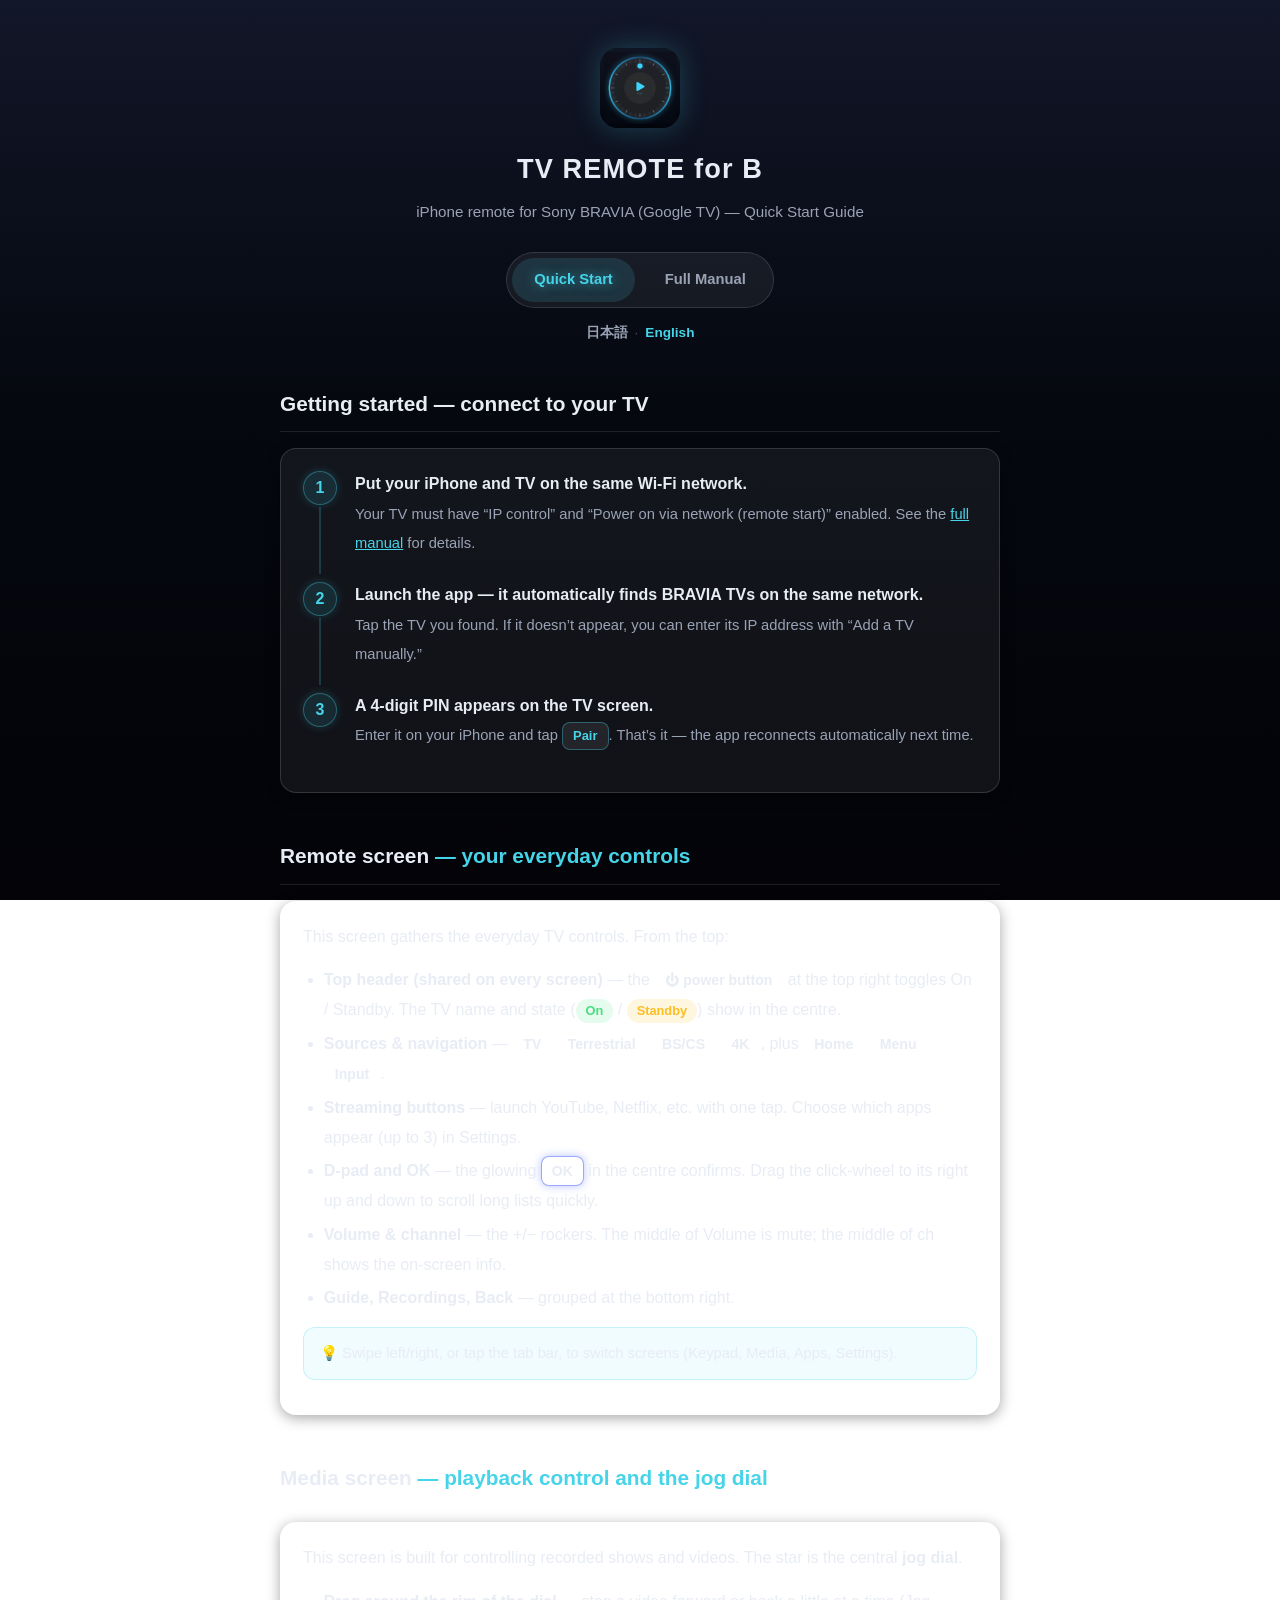
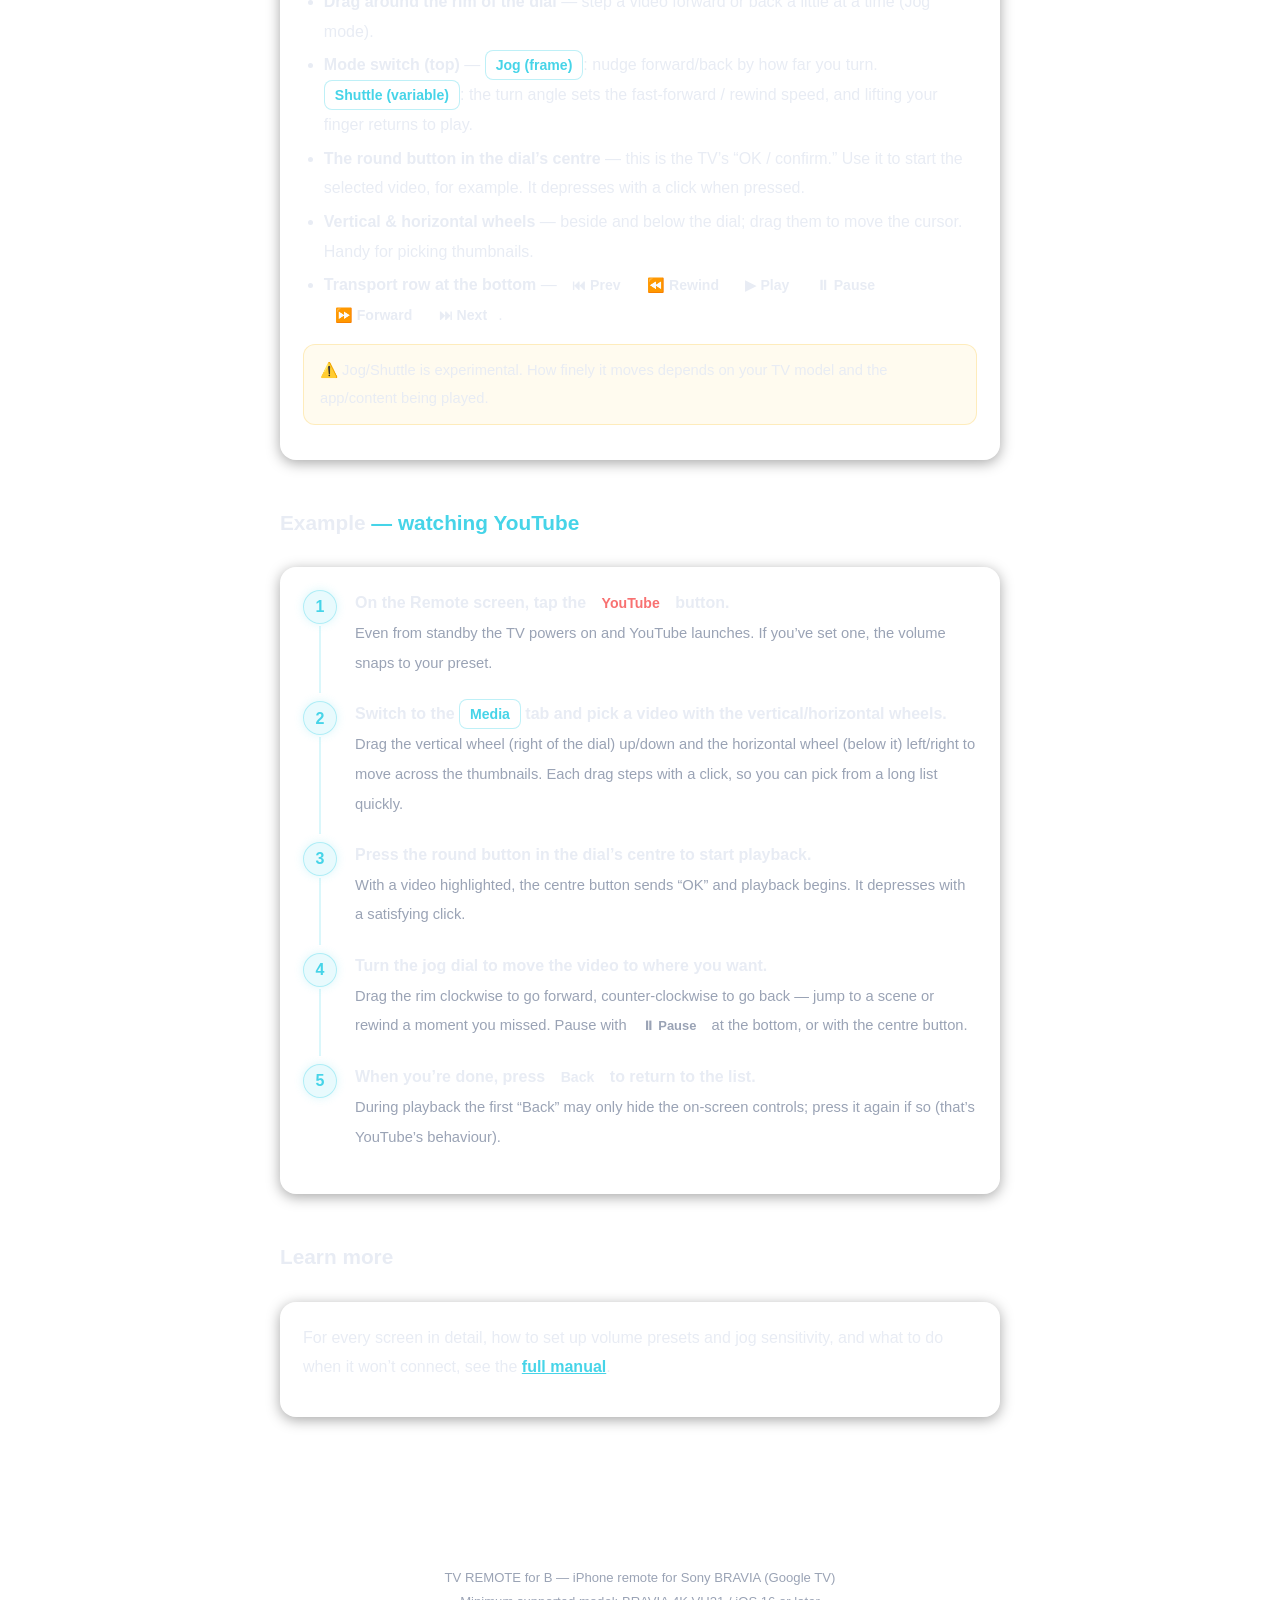
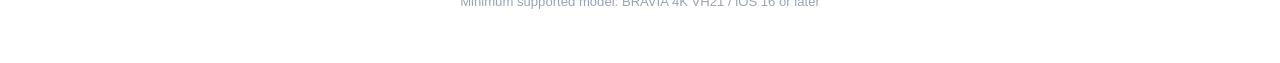
==== en/index.html @ 52e09299 "Add English (en/) pages with a JA/EN language toggle Co-Authored-By: Claude Opus 4.8 <noreply@anthro" ====
<!DOCTYPE html>
<html lang="en">
<head>
<meta charset="UTF-8">
<meta name="viewport" content="width=device-width, initial-scale=1">
<title>TV REMOTE for B — Quick Start Guide</title>
<meta name="description" content="Quick start guide for TV REMOTE for B, an iPhone remote for Sony BRAVIA (Google TV) televisions.">
<link rel="stylesheet" href="../style.css">
<link rel="icon" type="image/png" href="../app-icon.png">
<link rel="apple-touch-icon" href="../app-icon.png">
</head>
<body>

<header class="site">
  <img class="app-icon" src="../app-icon.png" alt="TV REMOTE for B icon" width="80" height="80">
  <h1>TV REMOTE for B</h1>
  <p class="tagline">iPhone remote for Sony BRAVIA (Google TV) — Quick Start Guide</p>
  <nav class="tabs">
    <a href="index.html" class="active">Quick Start</a>
    <a href="details.html">Full Manual</a>
  </nav>
  <div class="lang-switch">
    <a href="../index.html">日本語</a><span>·</span><a href="index.html" class="active">English</a>
  </div>
</header>

<main>

<!-- ============================================================ -->
<section id="setup">
  <h2>Getting started — connect to your TV</h2>
  <div class="card">
    <ol class="steps">
      <li><b>Put your iPhone and TV on the same Wi-Fi network.</b><br>
        <span class="dim">Your TV must have “IP control” and “Power on via network (remote start)” enabled. See the <a href="details.html#setup">full manual</a> for details.</span></li>
      <li><b>Launch the app — it automatically finds BRAVIA TVs on the same network.</b><br>
        <span class="dim">Tap the TV you found. If it doesn’t appear, you can enter its IP address with “Add a TV manually.”</span></li>
      <li><b>A 4-digit PIN appears on the TV screen.</b><br>
        <span class="dim">Enter it on your iPhone and tap <span class="btn cyan">Pair</span>. That’s it — the app reconnects automatically next time.</span></li>
    </ol>
  </div>
</section>

<!-- ============================================================ -->
<section id="remote">
  <h2>Remote screen <span class="em">— your everyday controls</span></h2>
  <div class="card">
    <p>This screen gathers the everyday TV controls. From the top:</p>
    <ul>
      <li><b>Top header (shared on every screen)</b> — the <span class="btn">⏻ power button</span> at the top right toggles On / Standby. The TV name and state (<span class="badge on">On</span> / <span class="badge standby">Standby</span>) show in the centre.</li>
      <li><b>Sources &amp; navigation</b> — <span class="btn">TV</span> <span class="btn">Terrestrial</span> <span class="btn">BS/CS</span> <span class="btn">4K</span>, plus <span class="btn">Home</span> <span class="btn">Menu</span> <span class="btn">Input</span>.</li>
      <li><b>Streaming buttons</b> — launch YouTube, Netflix, etc. with one tap. Choose which apps appear (up to 3) in Settings.</li>
      <li><b>D-pad and OK</b> — the glowing <span class="btn ok">OK</span> in the centre confirms. Drag the click-wheel to its right up and down to scroll long lists quickly.</li>
      <li><b>Volume &amp; channel</b> — the +/− rockers. The middle of Volume is mute; the middle of ch shows the on-screen info.</li>
      <li><b>Guide, Recordings, Back</b> — grouped at the bottom right.</li>
    </ul>
    <div class="tip">Swipe left/right, or tap the tab bar, to switch screens (Keypad, Media, Apps, Settings).</div>
  </div>
</section>

<!-- ============================================================ -->
<section id="media">
  <h2>Media screen <span class="em">— playback control and the jog dial</span></h2>
  <div class="card">
    <p>This screen is built for controlling recorded shows and videos. The star is the central <b>jog dial</b>.</p>
    <ul>
      <li><b>Drag around the rim of the dial</b> — step a video forward or back a little at a time (Jog mode).</li>
      <li><b>Mode switch (top)</b> —
        <span class="btn cyan">Jog (frame)</span>: nudge forward/back by how far you turn.
        <span class="btn cyan">Shuttle (variable)</span>: the turn angle sets the fast-forward / rewind speed, and lifting your finger returns to play.</li>
      <li><b>The round button in the dial’s centre</b> — this is the TV’s “OK / confirm.” Use it to start the selected video, for example. It depresses with a click when pressed.</li>
      <li><b>Vertical &amp; horizontal wheels</b> — beside and below the dial; drag them to move the cursor. Handy for picking thumbnails.</li>
      <li><b>Transport row at the bottom</b> — <span class="btn">⏮ Prev</span> <span class="btn">⏪ Rewind</span> <span class="btn">▶ Play</span> <span class="btn">⏸ Pause</span> <span class="btn">⏩ Forward</span> <span class="btn">⏭ Next</span>.</li>
    </ul>
    <div class="note">Jog/Shuttle is experimental. How finely it moves depends on your TV model and the app/content being played.</div>
  </div>
</section>

<!-- ============================================================ -->
<section id="youtube">
  <h2>Example <span class="em">— watching YouTube</span></h2>
  <div class="card">
    <ol class="steps">
      <li><b>On the Remote screen, tap the <span class="btn red">YouTube</span> button.</b><br>
        <span class="dim">Even from standby the TV powers on and YouTube launches. If you’ve set one, the volume snaps to your preset.</span></li>
      <li><b>Switch to the <span class="btn cyan">Media</span> tab and pick a video with the vertical/horizontal wheels.</b><br>
        <span class="dim">Drag the vertical wheel (right of the dial) up/down and the horizontal wheel (below it) left/right to move across the thumbnails. Each drag steps with a click, so you can pick from a long list quickly.</span></li>
      <li><b>Press the round button in the dial’s centre to start playback.</b><br>
        <span class="dim">With a video highlighted, the centre button sends “OK” and playback begins. It depresses with a satisfying click.</span></li>
      <li><b>Turn the jog dial to move the video to where you want.</b><br>
        <span class="dim">Drag the rim clockwise to go forward, counter-clockwise to go back — jump to a scene or rewind a moment you missed. Pause with <span class="btn">⏸ Pause</span> at the bottom, or with the centre button.</span></li>
      <li><b>When you’re done, press <span class="btn">Back</span> to return to the list.</b><br>
        <span class="dim">During playback the first “Back” may only hide the on-screen controls; press it again if so (that’s YouTube’s behaviour).</span></li>
    </ol>
  </div>
</section>

<!-- ============================================================ -->
<section id="more">
  <h2>Learn more</h2>
  <div class="card">
    <p>For every screen in detail, how to set up volume presets and jog sensitivity, and what to do when it won’t connect, see the
    <a href="details.html"><b>full manual</b></a>.</p>
  </div>
</section>

</main>

<footer>
  TV REMOTE for B — iPhone remote for Sony BRAVIA (Google TV)<br>
  Minimum supported model: BRAVIA 4K VH21 / iOS 16 or later
</footer>

</body>
</html>
---- style.css ----
/* TV REMOTE for B — user manual styles
   Dark glassmorphism look matching the app (dark gradient + cyan glow). */

:root {
  --bg-top: #121729;
  --bg-mid: #05080f;
  --bg-bottom: #030308;
  --card: rgba(255, 255, 255, 0.06);
  --card-border: rgba(255, 255, 255, 0.14);
  --text: #e8ecf4;
  --text-dim: #9aa3b5;
  --cyan: #46d4e8;
  --cyan-dim: rgba(70, 212, 232, 0.35);
  --green: #4ade80;
  --orange: #fbbf24;
  --red: #f87171;
  --maxw: 760px;
}

* { box-sizing: border-box; }

html { scroll-behavior: smooth; }

body {
  margin: 0;
  font-family: -apple-system, BlinkMacSystemFont, "Hiragino Sans", "Hiragino Kaku Gothic ProN", "Yu Gothic", Meiryo, sans-serif;
  line-height: 1.85;
  color: var(--text);
  background: linear-gradient(180deg, var(--bg-top) 0%, var(--bg-mid) 45%, var(--bg-bottom) 100%) fixed;
  -webkit-font-smoothing: antialiased;
}

main {
  max-width: var(--maxw);
  margin: 0 auto;
  padding: 0 20px 80px;
}

/* ---- Header / nav ---- */

header.site {
  max-width: var(--maxw);
  margin: 0 auto;
  padding: 48px 20px 8px;
  text-align: center;
}

.app-icon {
  display: block;
  width: 80px; height: 80px;
  margin: 0 auto 16px;
  border-radius: 18px;
  object-fit: cover;
  box-shadow: 0 0 28px rgba(70, 212, 232, 0.25);
}

header.site h1 {
  margin: 0 0 4px;
  font-size: 1.7rem;
  letter-spacing: 0.04em;
}

header.site .tagline {
  color: var(--text-dim);
  font-size: 0.95rem;
  margin: 0;
}

nav.tabs {
  display: flex;
  justify-content: center;
  gap: 8px;
  margin: 26px auto 12px;
  padding: 5px;
  width: fit-content;
  border-radius: 999px;
  background: rgba(255, 255, 255, 0.06);
  border: 1px solid rgba(255, 255, 255, 0.12);
}

.lang-switch {
  margin: 0 auto 32px;
  text-align: center;
  font-size: 0.85rem;
}
.lang-switch a {
  color: var(--text-dim);
  text-decoration: none;
  font-weight: 600;
  padding: 0 7px;
}
.lang-switch a.active { color: var(--cyan); }
.lang-switch span { color: var(--text-dim); opacity: 0.45; }

nav.tabs a {
  padding: 8px 22px;
  border-radius: 999px;
  text-decoration: none;
  color: var(--text-dim);
  font-size: 0.92rem;
  font-weight: 600;
  transition: color 0.15s;
}

nav.tabs a:hover { color: var(--text); }

nav.tabs a.active {
  color: var(--cyan);
  background: rgba(70, 212, 232, 0.14);
  text-shadow: 0 0 12px rgba(70, 212, 232, 0.6);
}

/* ---- Sections / cards ---- */

section { margin-bottom: 44px; }

h2 {
  font-size: 1.3rem;
  margin: 0 0 16px;
  padding-bottom: 8px;
  border-bottom: 1px solid rgba(255, 255, 255, 0.1);
}

h2 .em { color: var(--cyan); }

h3 {
  font-size: 1.05rem;
  margin: 28px 0 10px;
  color: var(--cyan);
}

p { margin: 0 0 14px; }

.card {
  background: var(--card);
  border: 1px solid var(--card-border);
  border-radius: 16px;
  padding: 20px 22px;
  margin-bottom: 18px;
  box-shadow: 0 3px 14px rgba(0, 0, 0, 0.35);
}

.card h3 { margin-top: 0; }

.dim { color: var(--text-dim); font-size: 0.92rem; }

/* ---- Step list ---- */

ol.steps {
  list-style: none;
  counter-reset: step;
  margin: 0; padding: 0;
}

ol.steps > li {
  counter-increment: step;
  position: relative;
  padding: 0 0 18px 52px;
}

ol.steps > li::before {
  content: counter(step);
  position: absolute;
  left: 0; top: 2px;
  width: 32px; height: 32px;
  border-radius: 50%;
  display: flex; align-items: center; justify-content: center;
  font-weight: 700;
  color: var(--cyan);
  background: rgba(70, 212, 232, 0.12);
  border: 1.5px solid var(--cyan-dim);
  box-shadow: 0 0 10px rgba(70, 212, 232, 0.2);
}

ol.steps > li:not(:last-child)::after {
  content: "";
  position: absolute;
  left: 16px; top: 38px; bottom: 2px;
  width: 1.5px;
  background: rgba(70, 212, 232, 0.2);
}

ol.steps b { color: var(--text); }

/* ---- Inline UI tokens ---- */

.btn {
  display: inline-block;
  padding: 1px 10px;
  border-radius: 8px;
  background: rgba(255, 255, 255, 0.08);
  border: 1px solid rgba(255, 255, 255, 0.2);
  font-size: 0.88em;
  font-weight: 600;
  white-space: nowrap;
}

.btn.ok {
  border-color: rgba(110, 130, 255, 0.7);
  box-shadow: 0 0 8px rgba(100, 125, 255, 0.45);
}

.btn.cyan { color: var(--cyan); border-color: var(--cyan-dim); }
.btn.red  { color: var(--red); }

.badge {
  display: inline-block;
  padding: 0 10px;
  border-radius: 999px;
  font-size: 0.8em;
  font-weight: 700;
}
.badge.on      { color: var(--green);  background: rgba(74, 222, 128, 0.14); }
.badge.standby { color: var(--orange); background: rgba(251, 191, 36, 0.14); }
.badge.off     { color: var(--text-dim); background: rgba(255, 255, 255, 0.08); }

/* ---- Tables ---- */

table {
  width: 100%;
  border-collapse: collapse;
  font-size: 0.93rem;
  margin: 8px 0 16px;
}

th, td {
  text-align: left;
  padding: 9px 12px;
  border-bottom: 1px solid rgba(255, 255, 255, 0.08);
  vertical-align: top;
}

th {
  color: var(--text-dim);
  font-weight: 600;
  font-size: 0.85rem;
  white-space: nowrap;
}

td:first-child { white-space: nowrap; font-weight: 600; }

/* ---- Notes ---- */

.note, .tip {
  border-radius: 12px;
  padding: 12px 16px;
  margin: 14px 0;
  font-size: 0.92rem;
}

.tip {
  background: rgba(70, 212, 232, 0.08);
  border: 1px solid rgba(70, 212, 232, 0.25);
}
.tip::before { content: "💡 "; }

.note {
  background: rgba(251, 191, 36, 0.07);
  border: 1px solid rgba(251, 191, 36, 0.25);
}
.note::before { content: "⚠️ "; }

/* ---- Misc ---- */

ul { padding-left: 1.3em; margin: 0 0 14px; }
li { margin-bottom: 4px; }

a { color: var(--cyan); }

footer {
  max-width: var(--maxw);
  margin: 0 auto;
  padding: 24px 20px 48px;
  text-align: center;
  color: var(--text-dim);
  font-size: 0.82rem;
  border-top: 1px solid rgba(255, 255, 255, 0.07);
}

/* TOC on the details page */
.toc {
  display: grid;
  grid-template-columns: repeat(auto-fit, minmax(180px, 1fr));
  gap: 8px;
  margin-bottom: 36px;
}
.toc a {
  display: flex;
  align-items: center;
  gap: 9px;
  padding: 10px 14px;
  border-radius: 12px;
  background: var(--card);
  border: 1px solid var(--card-border);
  color: var(--text);
  text-decoration: none;
  font-size: 0.9rem;
  font-weight: 600;
  transition: border-color 0.15s, box-shadow 0.15s;
}
.toc a:hover {
  border-color: var(--cyan-dim);
  box-shadow: 0 0 12px rgba(70, 212, 232, 0.18);
}

/* Line icons matching the app's SF Symbols (drawn in the #sprite svg). */
.ic-svg {
  width: 22px;
  height: 22px;
  flex: none;
  color: var(--cyan);
  fill: none;
  stroke: currentColor;
  stroke-width: 1.7;
  stroke-linecap: round;
  stroke-linejoin: round;
}
h2 .ic-svg.ic-h2 {
  vertical-align: -4px;
  margin-right: 9px;
}
.ic-svg.ic-inline {
  width: 17px;
  height: 17px;
  vertical-align: -3px;
}

@media (max-width: 520px) {
  header.site { padding-top: 32px; }
  .card { padding: 16px; }
  th, td { padding: 8px 8px; }
}
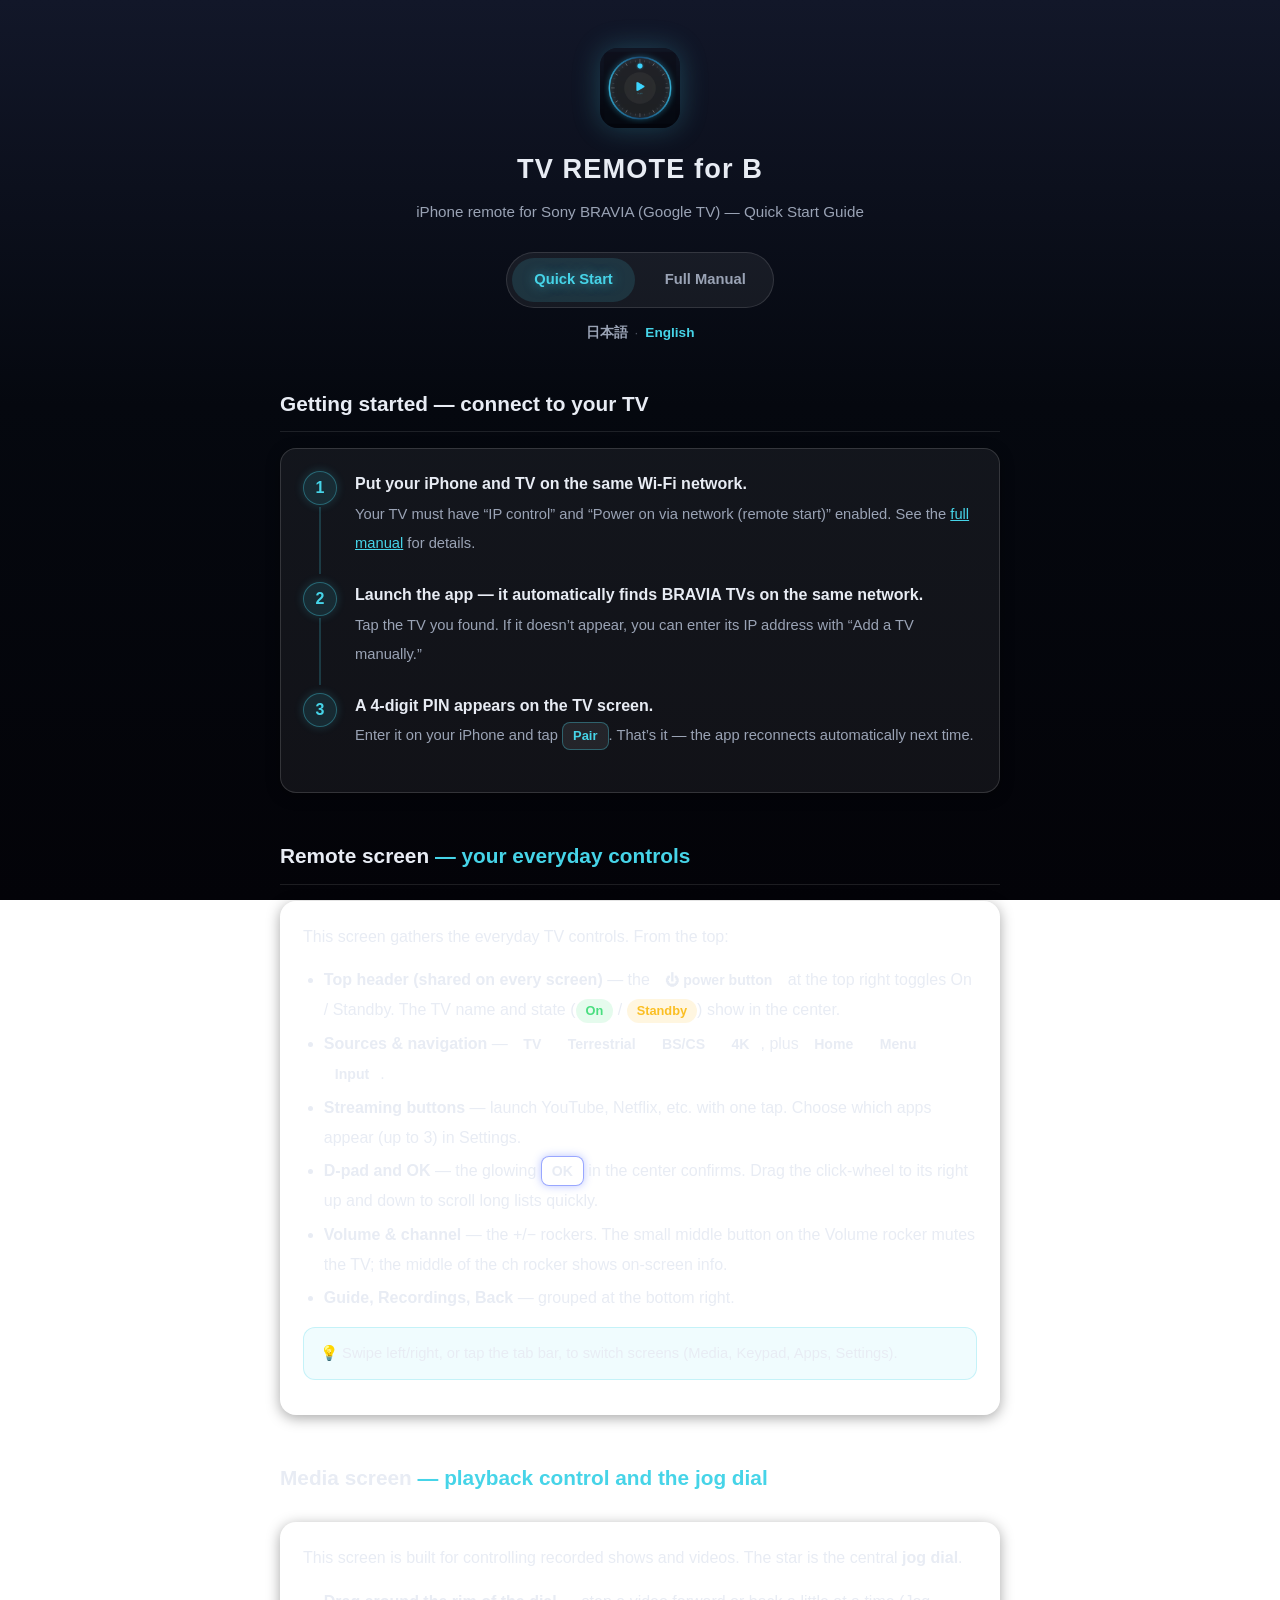
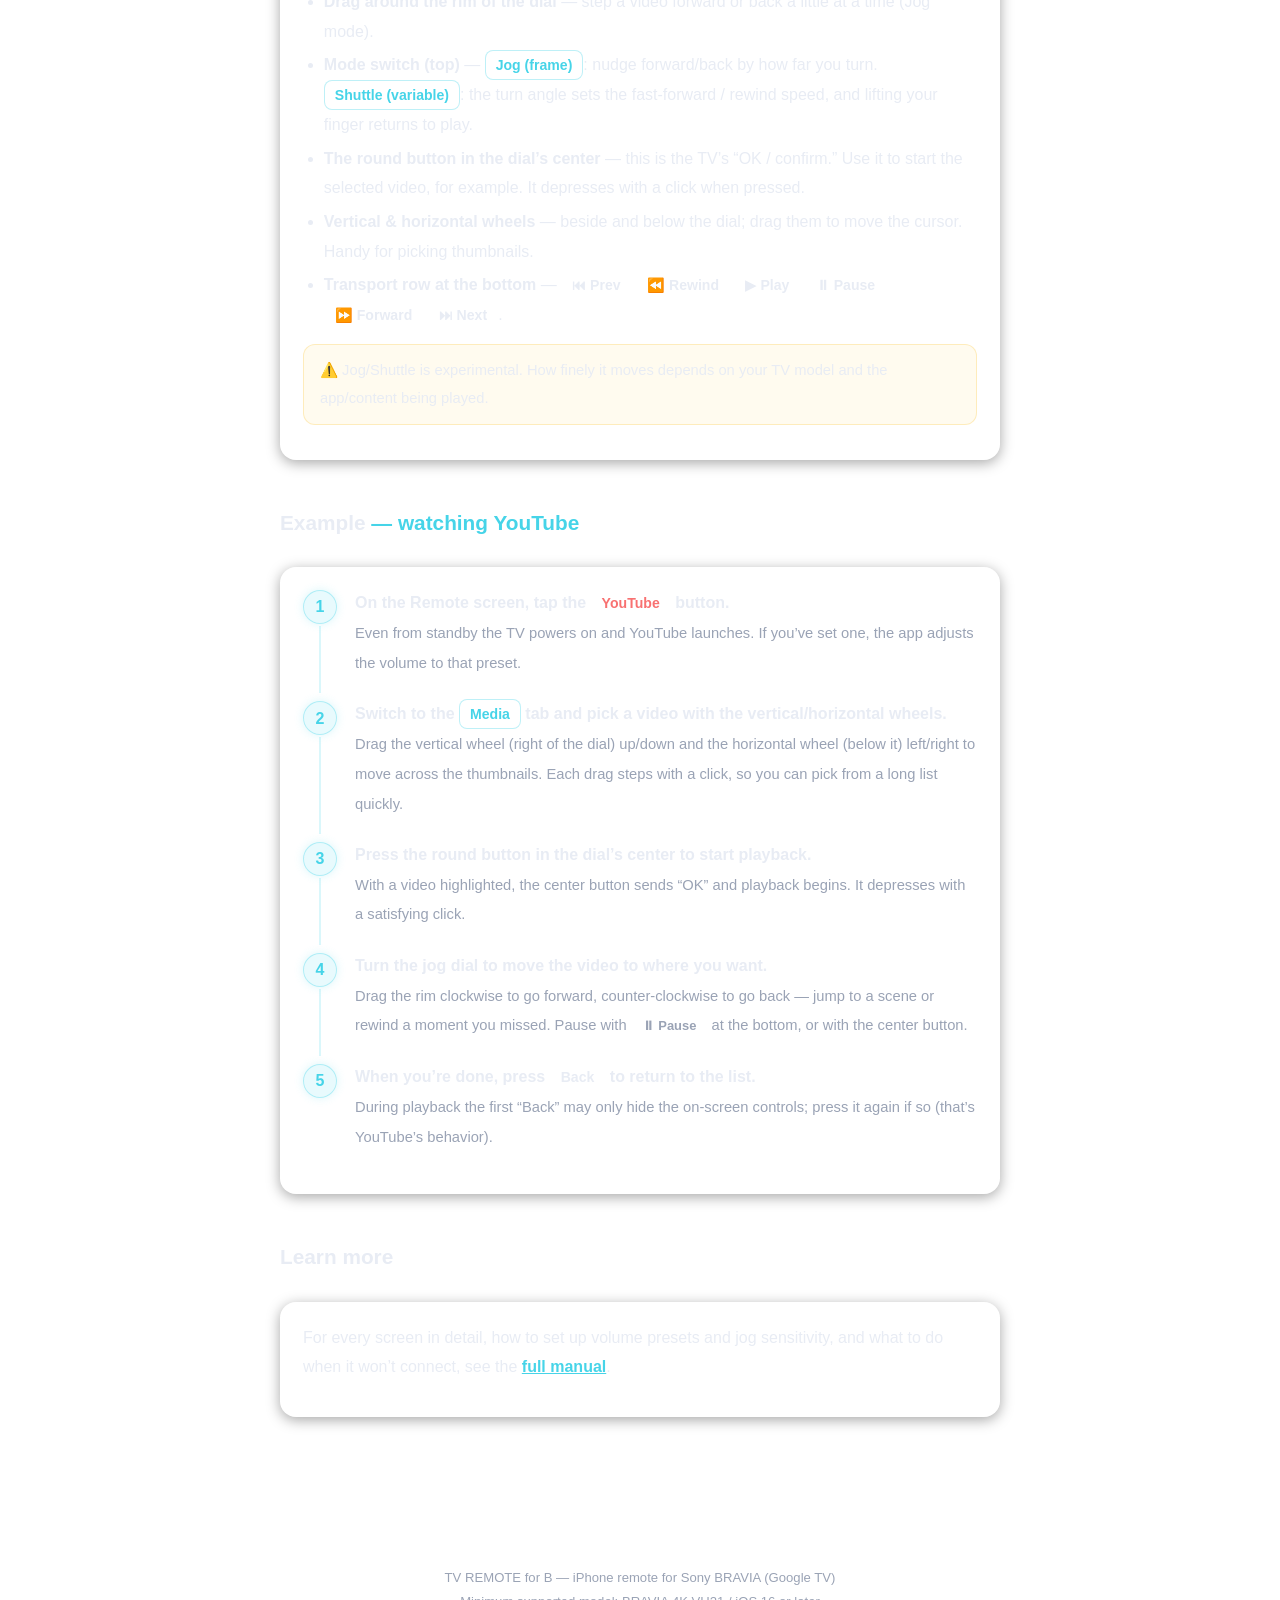
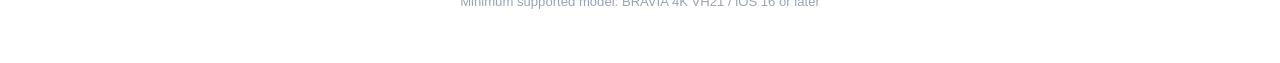
==== commit 39841fa5: "Apply Codex review fixes to the English help pages Co-Authored-By: Claude Opus 4.8 <noreply@anthropi" ====
--- a/en/index.html
+++ b/en/index.html
@@ -47,14 +47,14 @@
   <div class="card">
     <p>This screen gathers the everyday TV controls. From the top:</p>
     <ul>
-      <li><b>Top header (shared on every screen)</b> — the <span class="btn">⏻ power button</span> at the top right toggles On / Standby. The TV name and state (<span class="badge on">On</span> / <span class="badge standby">Standby</span>) show in the centre.</li>
+      <li><b>Top header (shared on every screen)</b> — the <span class="btn">⏻ power button</span> at the top right toggles On / Standby. The TV name and state (<span class="badge on">On</span> / <span class="badge standby">Standby</span>) show in the center.</li>
       <li><b>Sources &amp; navigation</b> — <span class="btn">TV</span> <span class="btn">Terrestrial</span> <span class="btn">BS/CS</span> <span class="btn">4K</span>, plus <span class="btn">Home</span> <span class="btn">Menu</span> <span class="btn">Input</span>.</li>
       <li><b>Streaming buttons</b> — launch YouTube, Netflix, etc. with one tap. Choose which apps appear (up to 3) in Settings.</li>
-      <li><b>D-pad and OK</b> — the glowing <span class="btn ok">OK</span> in the centre confirms. Drag the click-wheel to its right up and down to scroll long lists quickly.</li>
-      <li><b>Volume &amp; channel</b> — the +/− rockers. The middle of Volume is mute; the middle of ch shows the on-screen info.</li>
+      <li><b>D-pad and OK</b> — the glowing <span class="btn ok">OK</span> in the center confirms. Drag the click-wheel to its right up and down to scroll long lists quickly.</li>
+      <li><b>Volume &amp; channel</b> — the +/− rockers. The small middle button on the Volume rocker mutes the TV; the middle of the ch rocker shows on-screen info.</li>
       <li><b>Guide, Recordings, Back</b> — grouped at the bottom right.</li>
     </ul>
-    <div class="tip">Swipe left/right, or tap the tab bar, to switch screens (Keypad, Media, Apps, Settings).</div>
+    <div class="tip">Swipe left/right, or tap the tab bar, to switch screens (Media, Keypad, Apps, Settings).</div>
   </div>
 </section>
 
@@ -68,7 +68,7 @@
       <li><b>Mode switch (top)</b> —
         <span class="btn cyan">Jog (frame)</span>: nudge forward/back by how far you turn.
         <span class="btn cyan">Shuttle (variable)</span>: the turn angle sets the fast-forward / rewind speed, and lifting your finger returns to play.</li>
-      <li><b>The round button in the dial’s centre</b> — this is the TV’s “OK / confirm.” Use it to start the selected video, for example. It depresses with a click when pressed.</li>
+      <li><b>The round button in the dial’s center</b> — this is the TV’s “OK / confirm.” Use it to start the selected video, for example. It depresses with a click when pressed.</li>
       <li><b>Vertical &amp; horizontal wheels</b> — beside and below the dial; drag them to move the cursor. Handy for picking thumbnails.</li>
       <li><b>Transport row at the bottom</b> — <span class="btn">⏮ Prev</span> <span class="btn">⏪ Rewind</span> <span class="btn">▶ Play</span> <span class="btn">⏸ Pause</span> <span class="btn">⏩ Forward</span> <span class="btn">⏭ Next</span>.</li>
     </ul>
@@ -82,15 +82,15 @@
   <div class="card">
     <ol class="steps">
       <li><b>On the Remote screen, tap the <span class="btn red">YouTube</span> button.</b><br>
-        <span class="dim">Even from standby the TV powers on and YouTube launches. If you’ve set one, the volume snaps to your preset.</span></li>
+        <span class="dim">Even from standby the TV powers on and YouTube launches. If you’ve set one, the app adjusts the volume to that preset.</span></li>
       <li><b>Switch to the <span class="btn cyan">Media</span> tab and pick a video with the vertical/horizontal wheels.</b><br>
         <span class="dim">Drag the vertical wheel (right of the dial) up/down and the horizontal wheel (below it) left/right to move across the thumbnails. Each drag steps with a click, so you can pick from a long list quickly.</span></li>
-      <li><b>Press the round button in the dial’s centre to start playback.</b><br>
-        <span class="dim">With a video highlighted, the centre button sends “OK” and playback begins. It depresses with a satisfying click.</span></li>
+      <li><b>Press the round button in the dial’s center to start playback.</b><br>
+        <span class="dim">With a video highlighted, the center button sends “OK” and playback begins. It depresses with a satisfying click.</span></li>
       <li><b>Turn the jog dial to move the video to where you want.</b><br>
-        <span class="dim">Drag the rim clockwise to go forward, counter-clockwise to go back — jump to a scene or rewind a moment you missed. Pause with <span class="btn">⏸ Pause</span> at the bottom, or with the centre button.</span></li>
+        <span class="dim">Drag the rim clockwise to go forward, counter-clockwise to go back — jump to a scene or rewind a moment you missed. Pause with <span class="btn">⏸ Pause</span> at the bottom, or with the center button.</span></li>
       <li><b>When you’re done, press <span class="btn">Back</span> to return to the list.</b><br>
-        <span class="dim">During playback the first “Back” may only hide the on-screen controls; press it again if so (that’s YouTube’s behaviour).</span></li>
+        <span class="dim">During playback the first “Back” may only hide the on-screen controls; press it again if so (that’s YouTube’s behavior).</span></li>
     </ol>
   </div>
 </section>
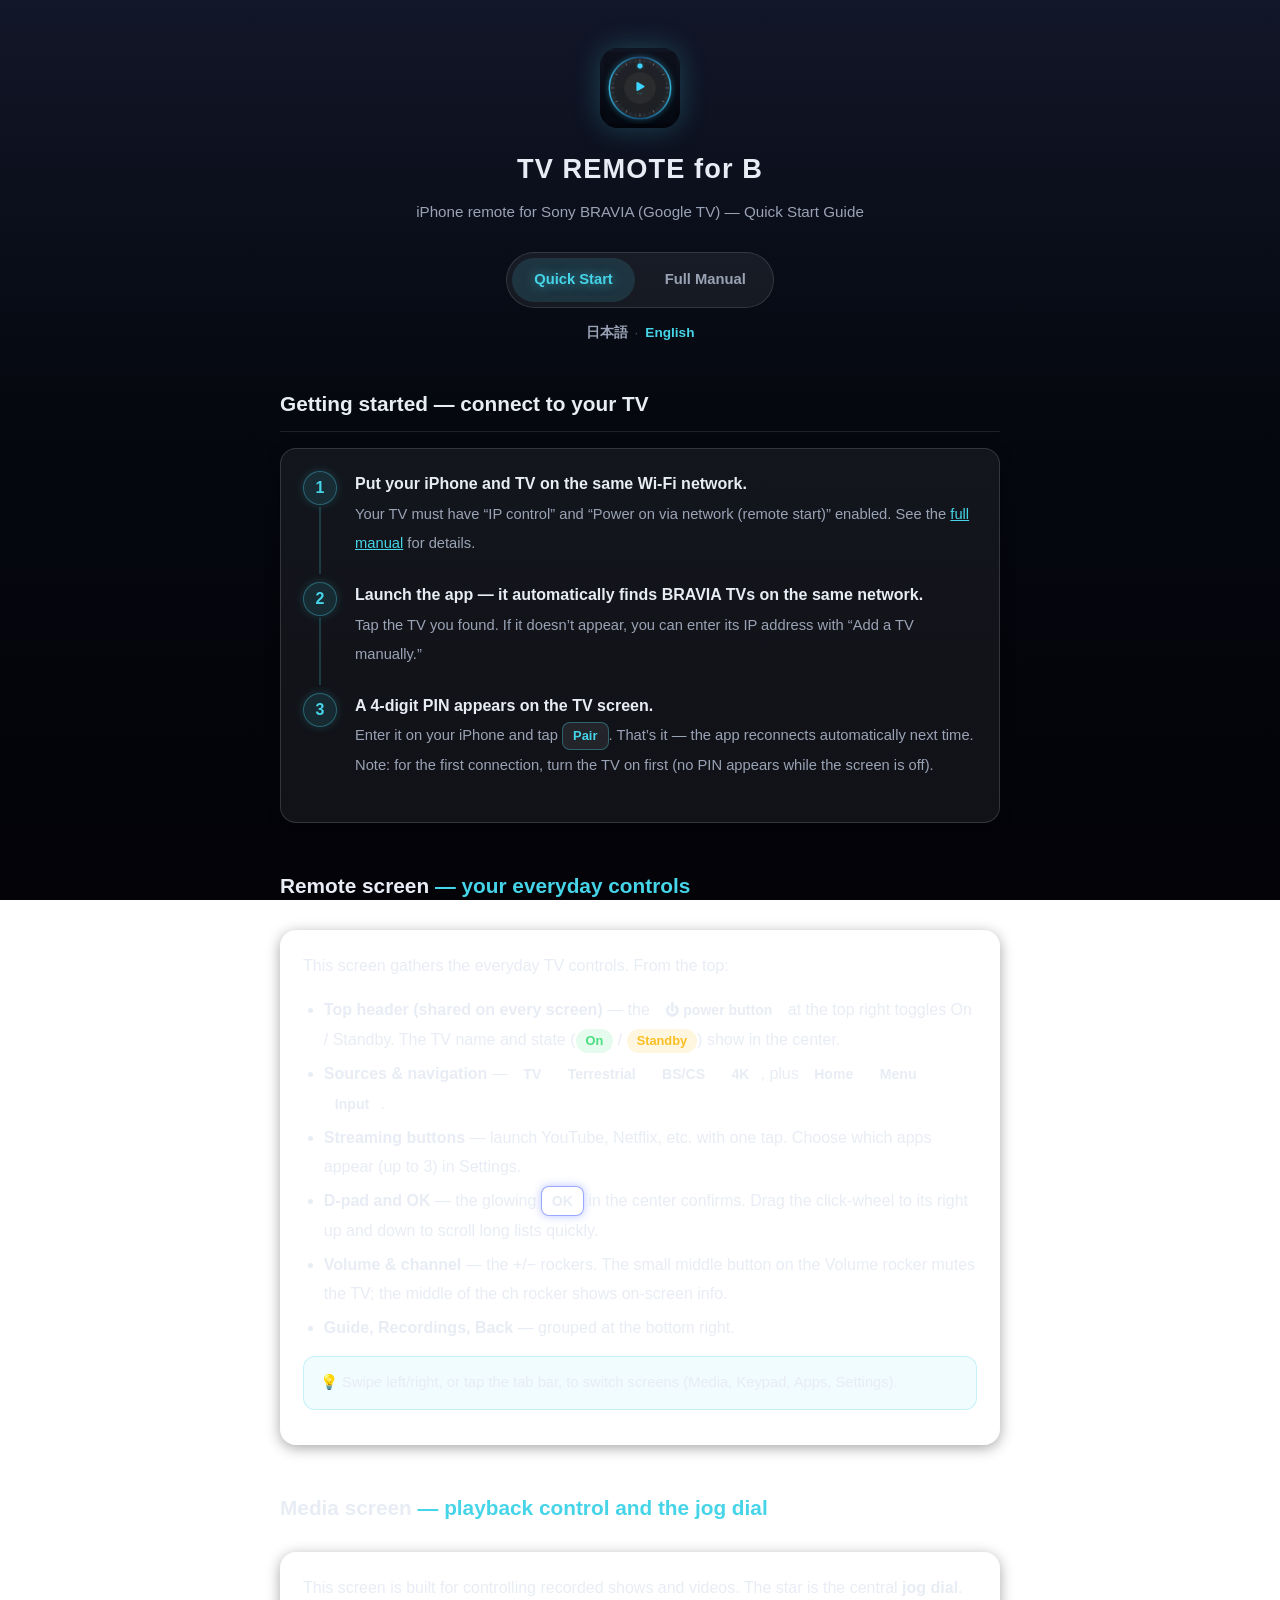
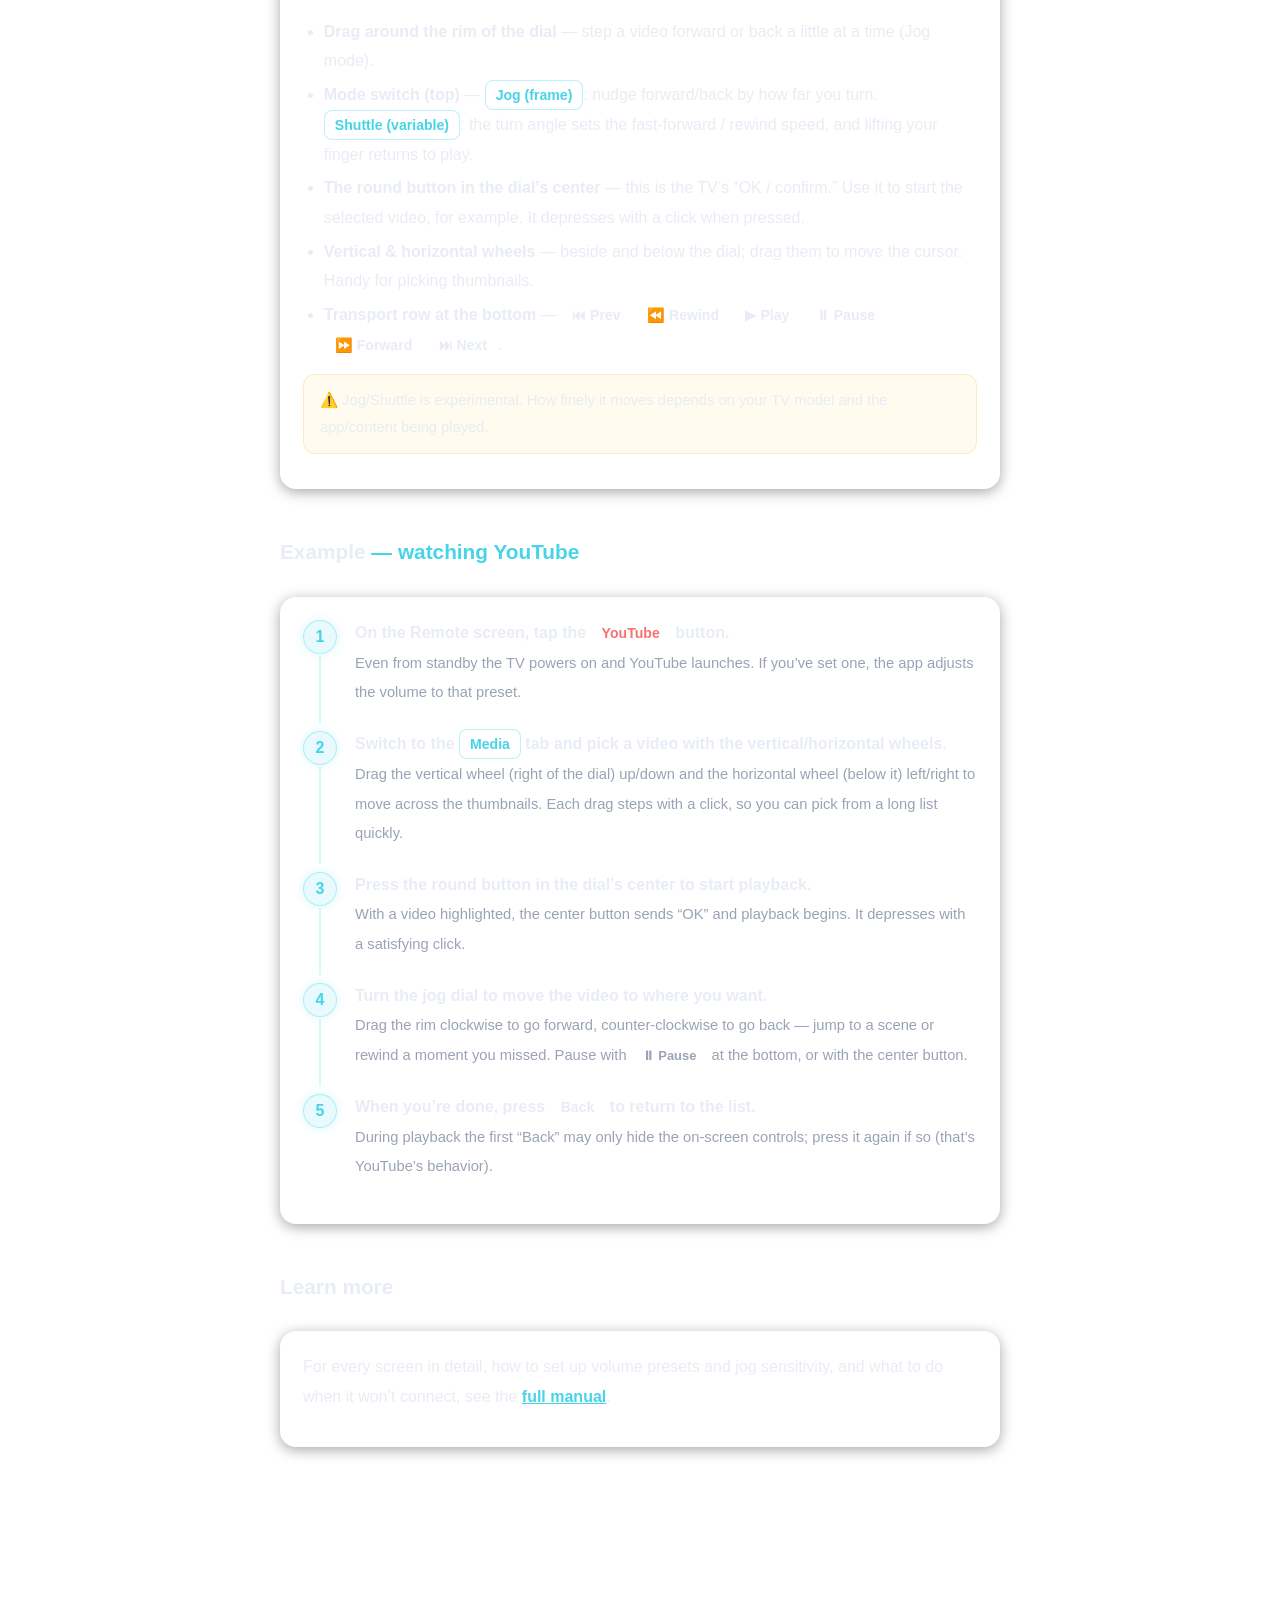
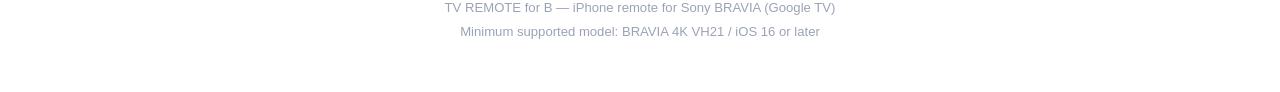
==== commit 74cde178: "Note that the TV must be on for the first pairing (JA/EN) Co-Authored-By: Claude Opus 4.8 <noreply@a" ====
--- a/en/index.html
+++ b/en/index.html
@@ -36,7 +36,8 @@
       <li><b>Launch the app — it automatically finds BRAVIA TVs on the same network.</b><br>
         <span class="dim">Tap the TV you found. If it doesn’t appear, you can enter its IP address with “Add a TV manually.”</span></li>
       <li><b>A 4-digit PIN appears on the TV screen.</b><br>
-        <span class="dim">Enter it on your iPhone and tap <span class="btn cyan">Pair</span>. That’s it — the app reconnects automatically next time.</span></li>
+        <span class="dim">Enter it on your iPhone and tap <span class="btn cyan">Pair</span>. That’s it — the app reconnects automatically next time.</span><br>
+        <span class="dim">Note: for the first connection, turn the TV on first (no PIN appears while the screen is off).</span></li>
     </ol>
   </div>
 </section>
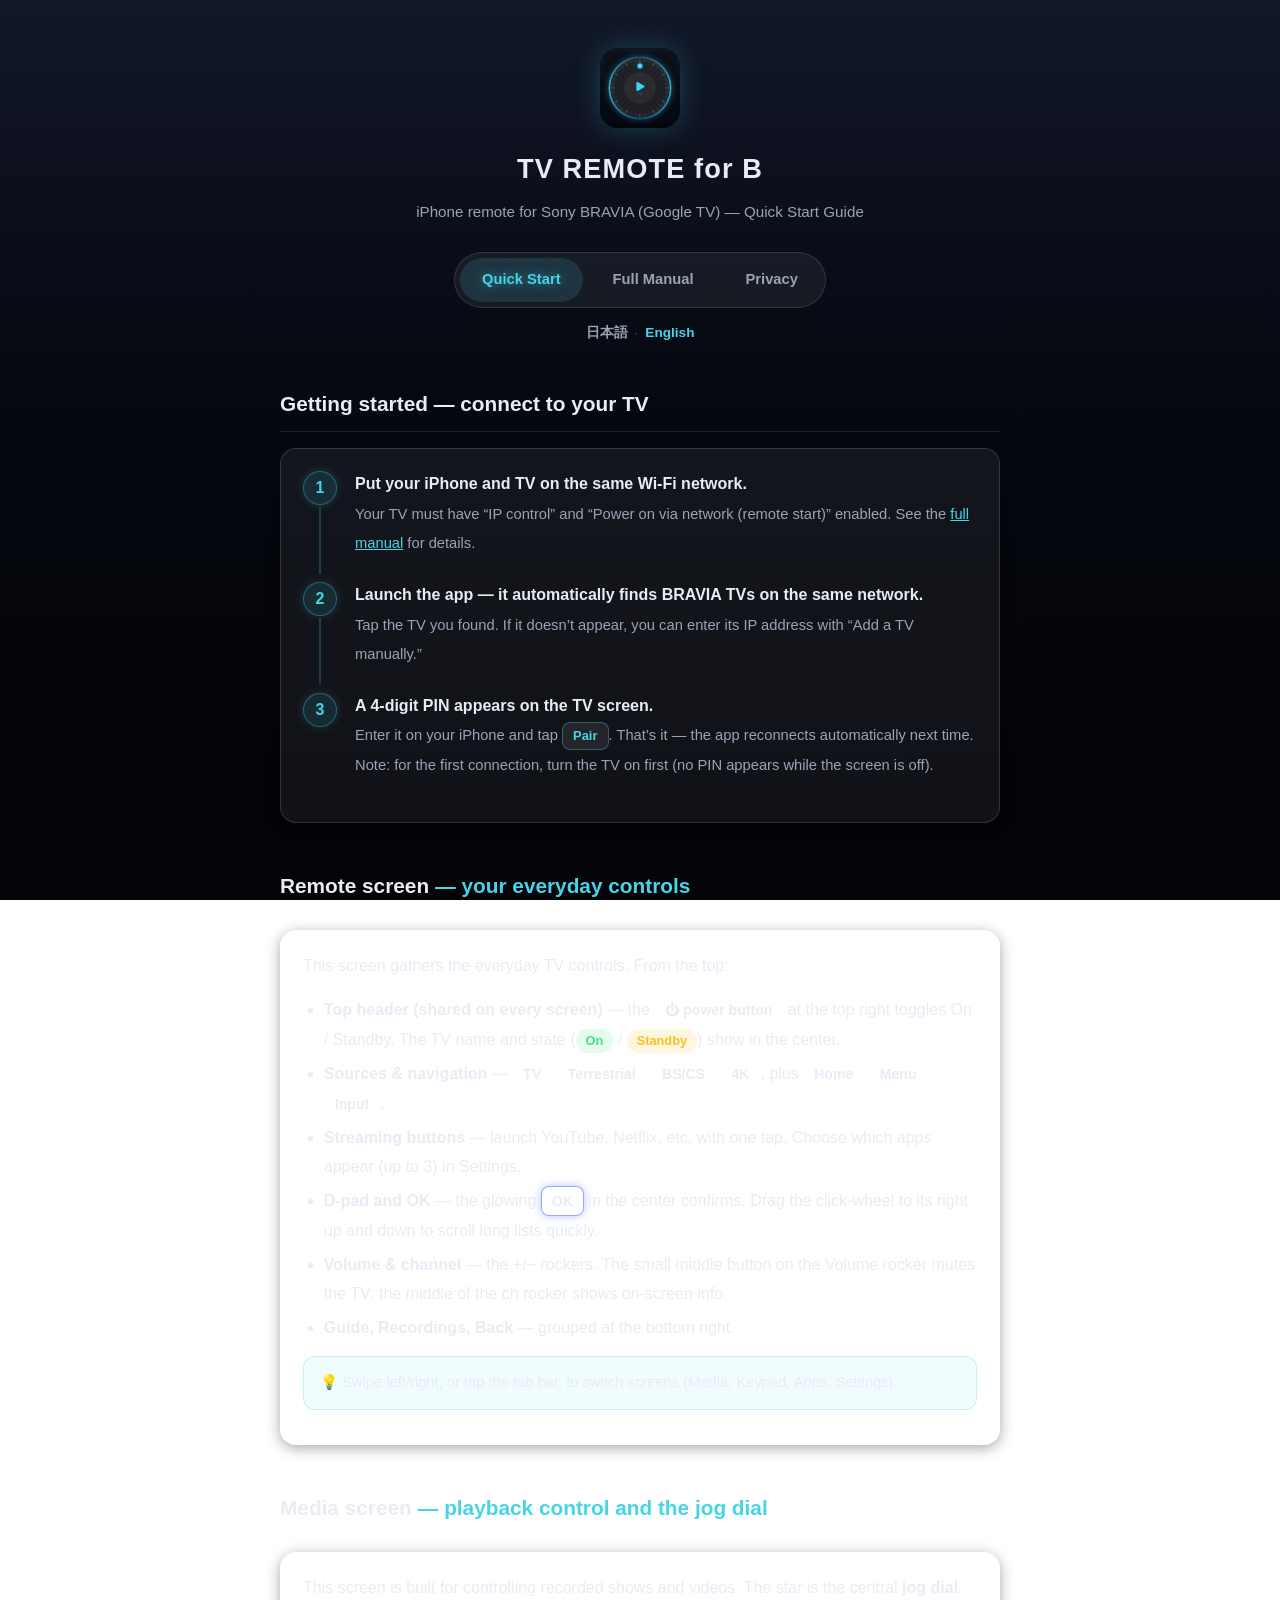
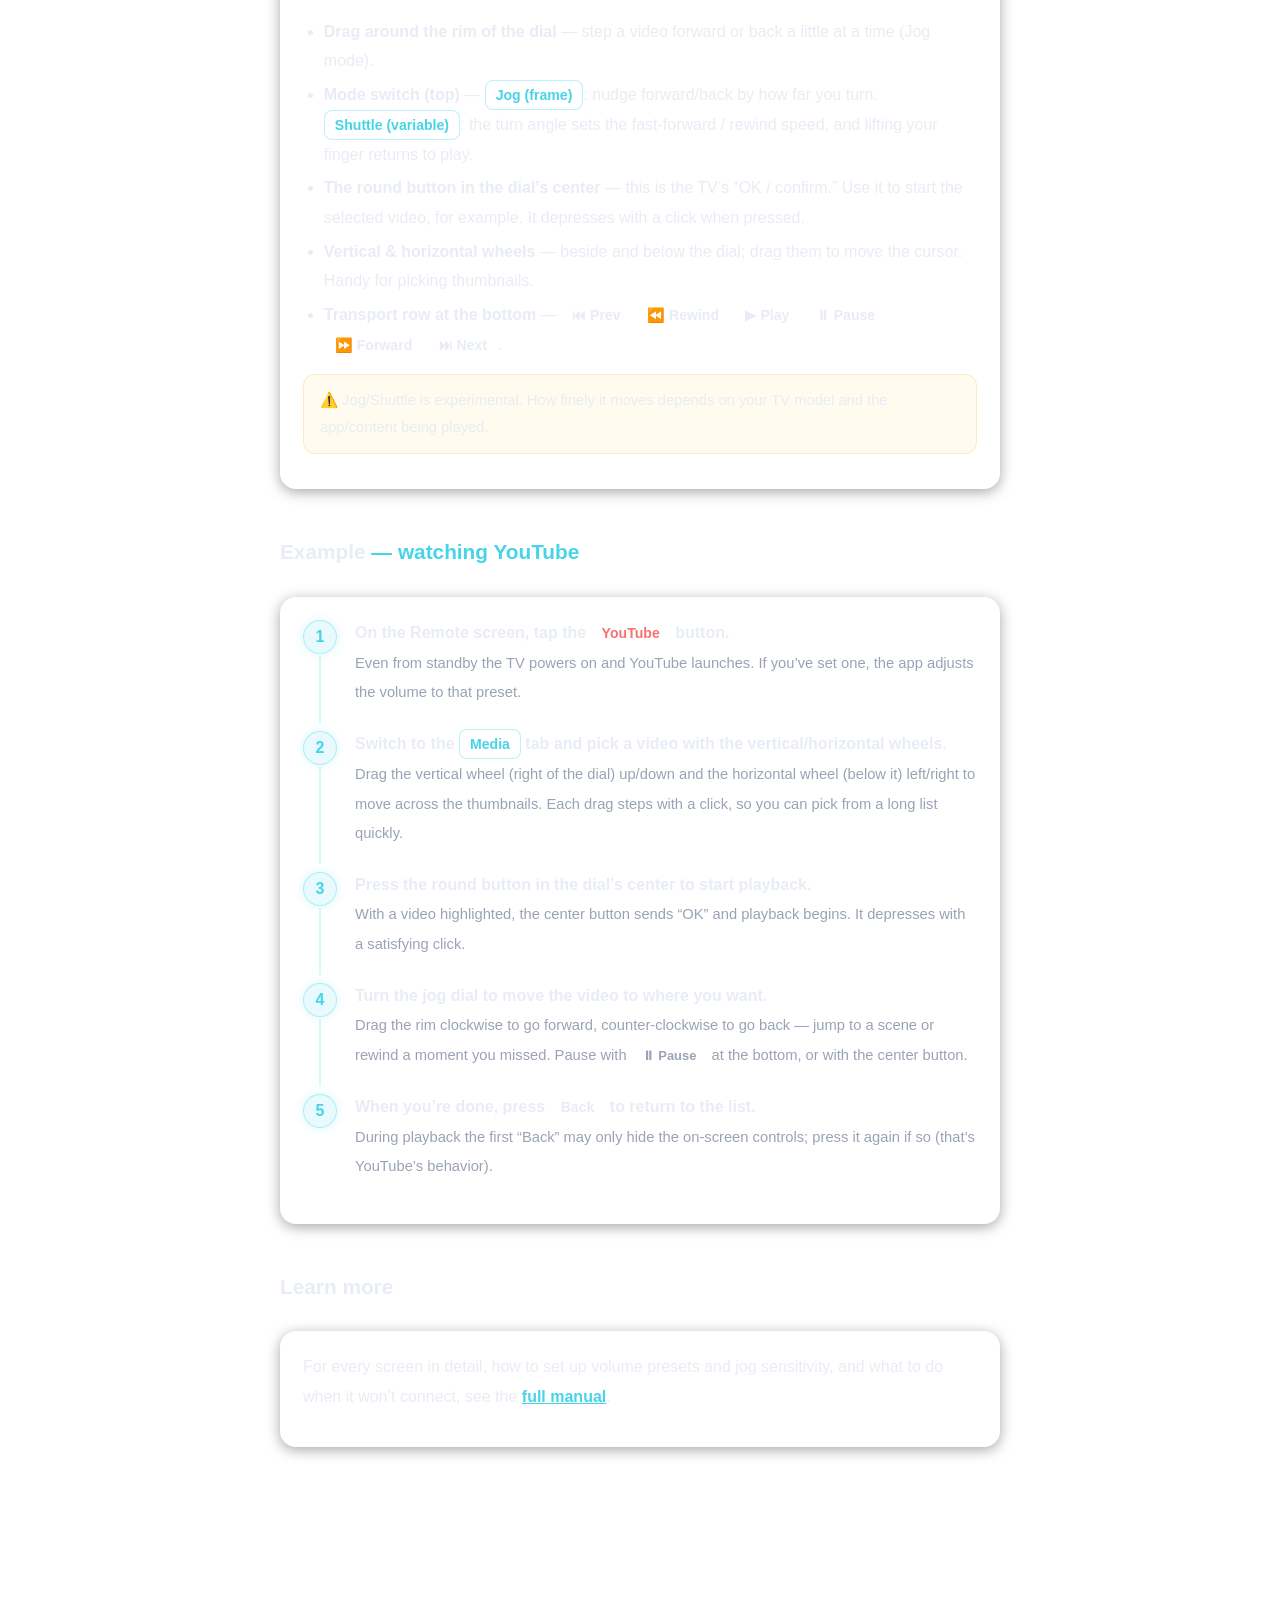
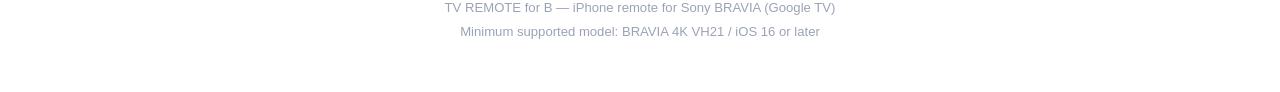
==== commit 6a94bd10: "Add privacy tab to nav (EN quick start)" ====
--- a/en/index.html
+++ b/en/index.html
@@ -18,6 +18,7 @@
   <nav class="tabs">
     <a href="index.html" class="active">Quick Start</a>
     <a href="details.html">Full Manual</a>
+    <a href="privacy.html">Privacy</a>
   </nav>
   <div class="lang-switch">
     <a href="../index.html">日本語</a><span>·</span><a href="index.html" class="active">English</a>
--- a/style.css
+++ b/style.css
@@ -129,6 +129,12 @@
   color: var(--cyan);
 }
 
+h4 {
+  font-size: 0.98rem;
+  margin: 22px 0 8px;
+  color: var(--text);
+}
+
 p { margin: 0 0 14px; }
 
 .card {
@@ -325,6 +331,30 @@
   vertical-align: -3px;
 }
 
+/* ---- Code / macro blocks ---- */
+pre.macro {
+  background: rgba(0, 0, 0, 0.35);
+  border: 1px solid var(--card-border);
+  border-radius: 10px;
+  padding: 14px 16px;
+  margin: 12px 0;
+  overflow-x: auto;
+  font-family: ui-monospace, SFMono-Regular, Menlo, monospace;
+  font-size: 0.82rem;
+  line-height: 1.55;
+  white-space: pre-wrap;
+  word-break: break-word;
+  color: var(--text-dim);
+}
+code.k {
+  font-family: ui-monospace, SFMono-Regular, Menlo, monospace;
+  font-size: 0.85em;
+  background: var(--cyan-dim);
+  color: var(--text);
+  border-radius: 5px;
+  padding: 1px 6px;
+}
+
 @media (max-width: 520px) {
   header.site { padding-top: 32px; }
   .card { padding: 16px; }
